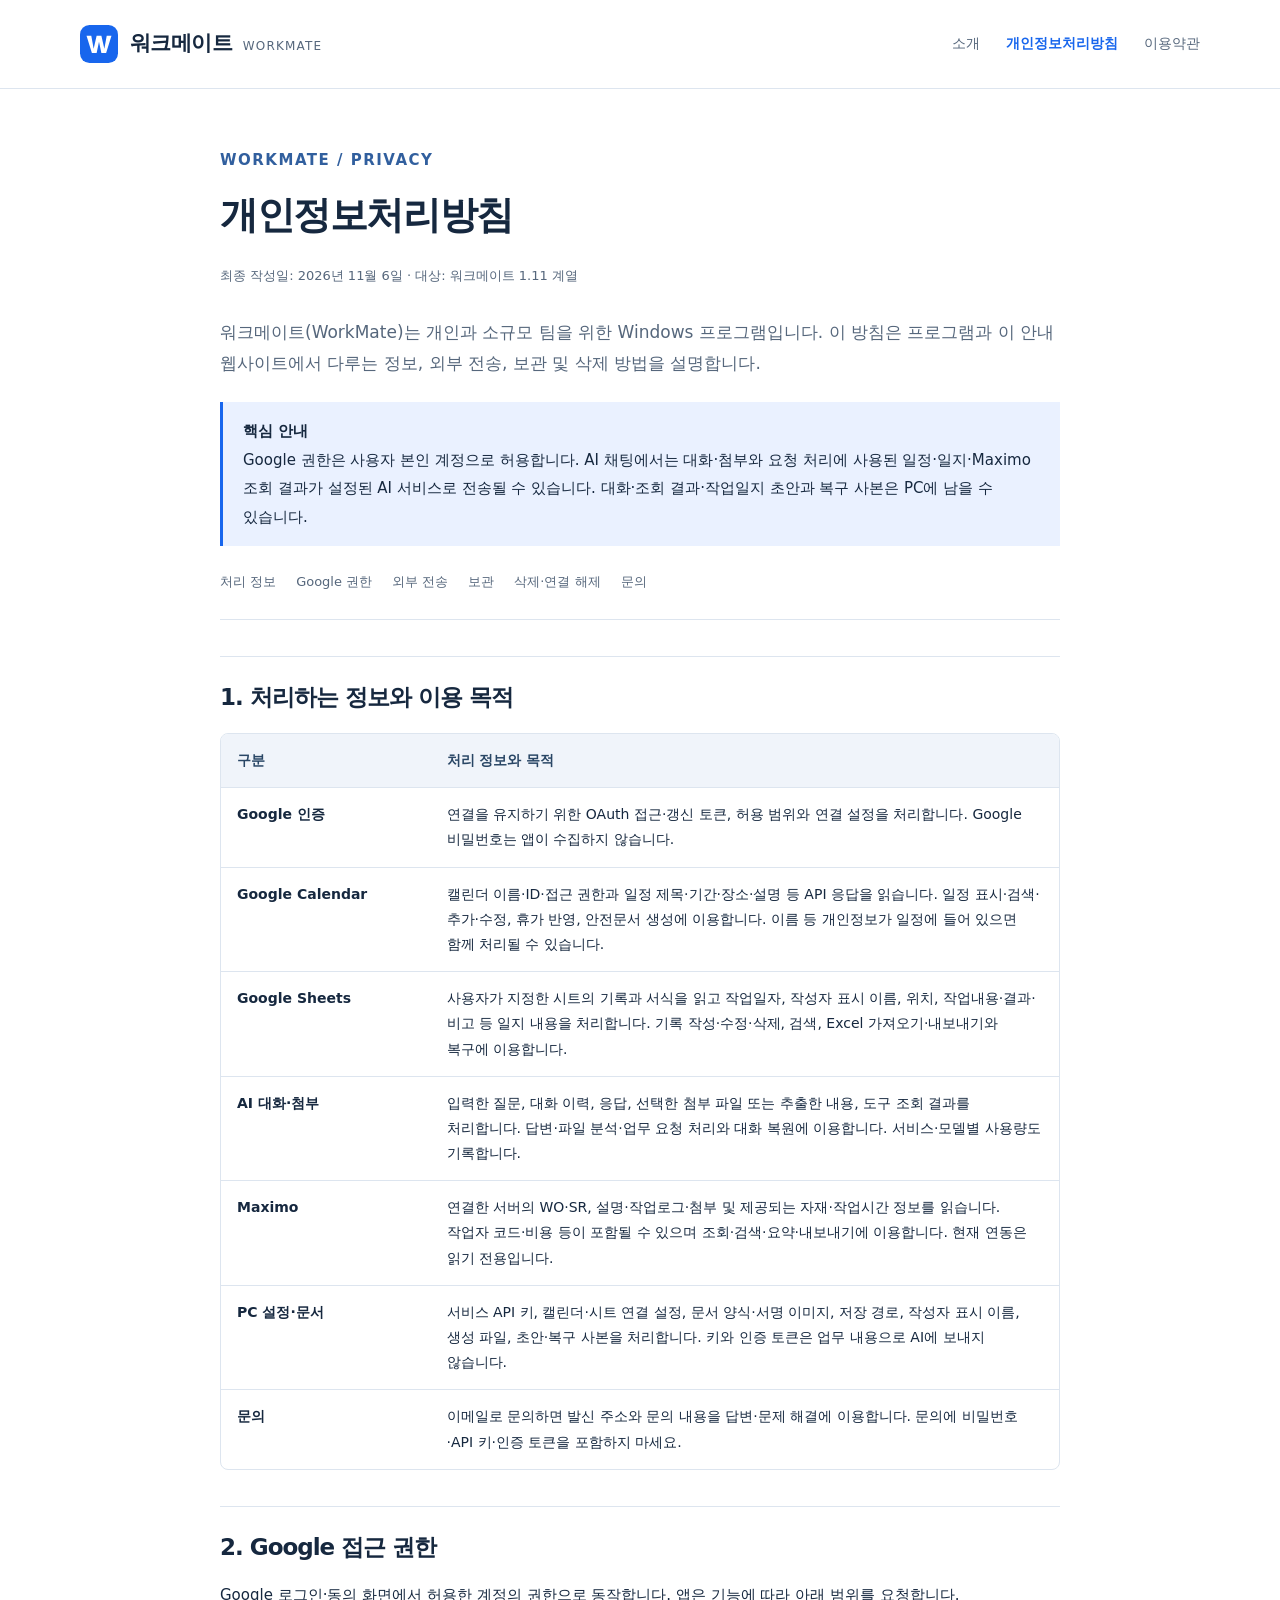
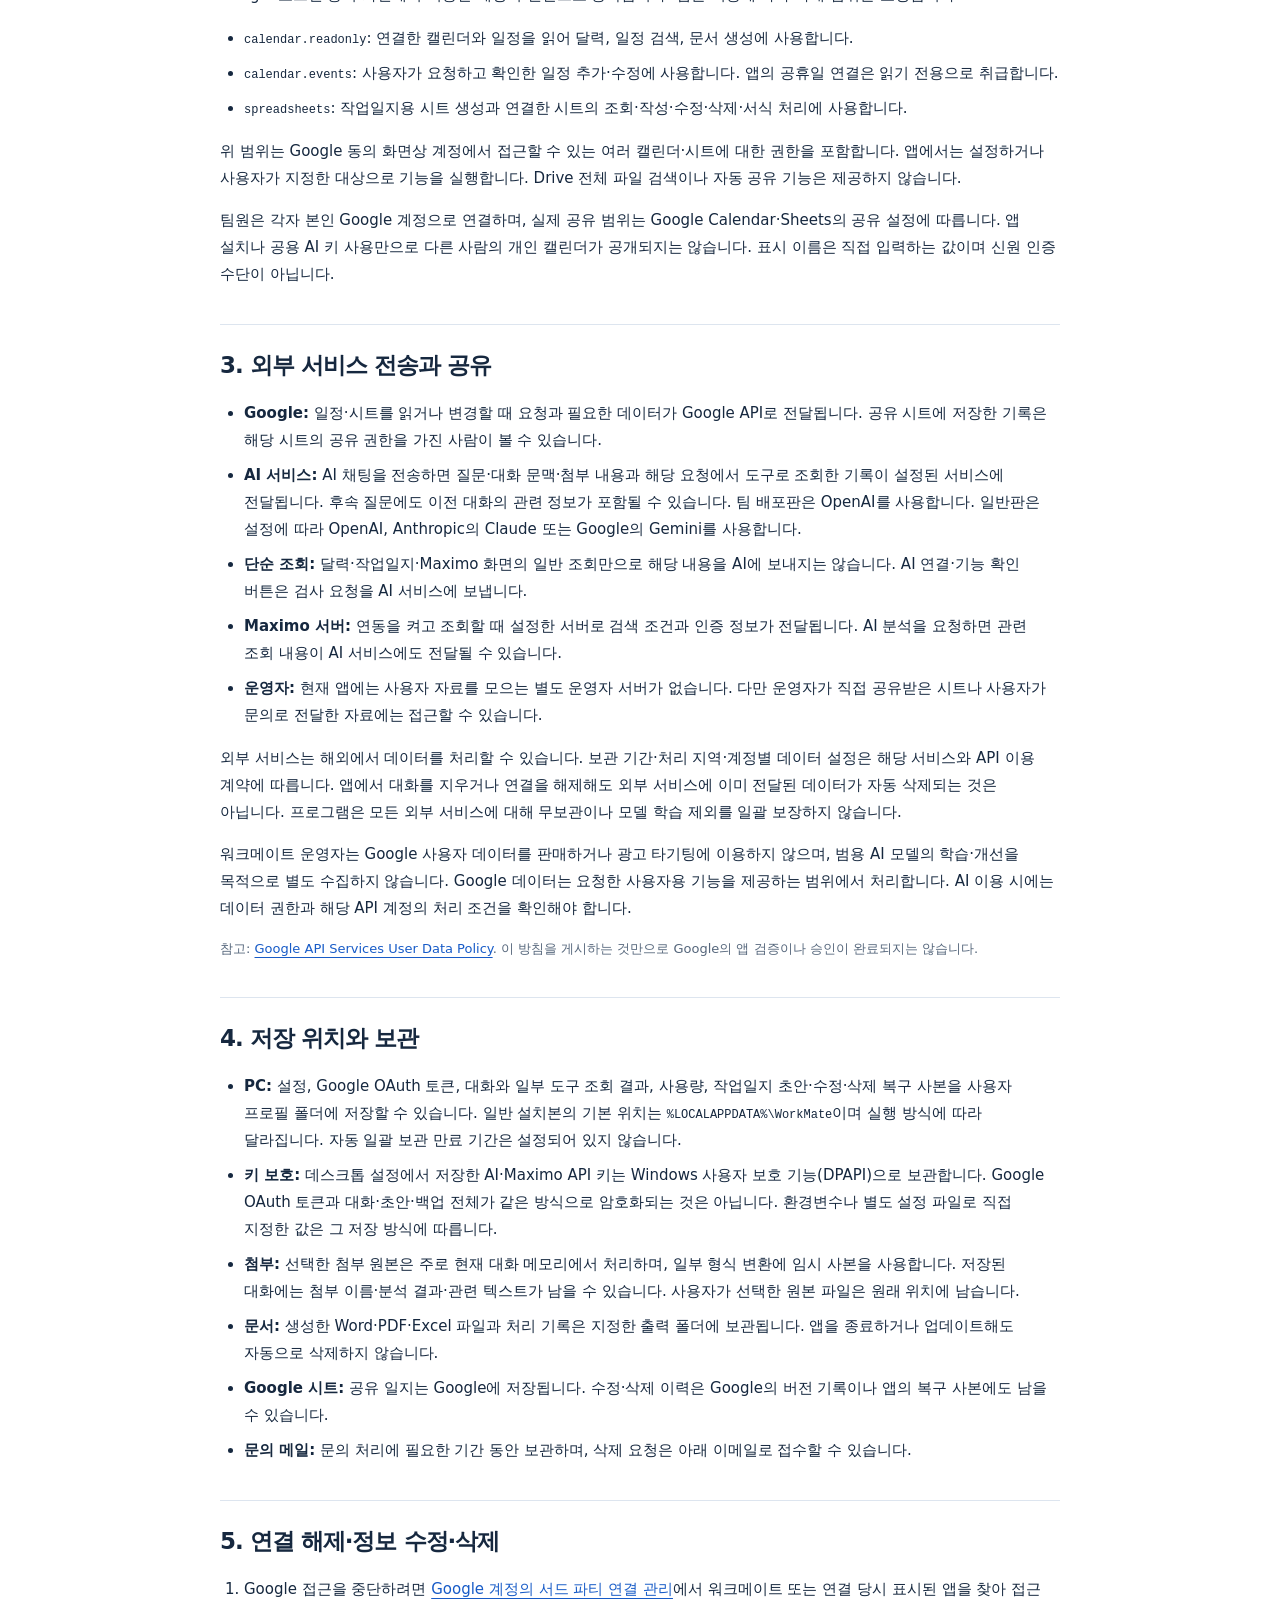
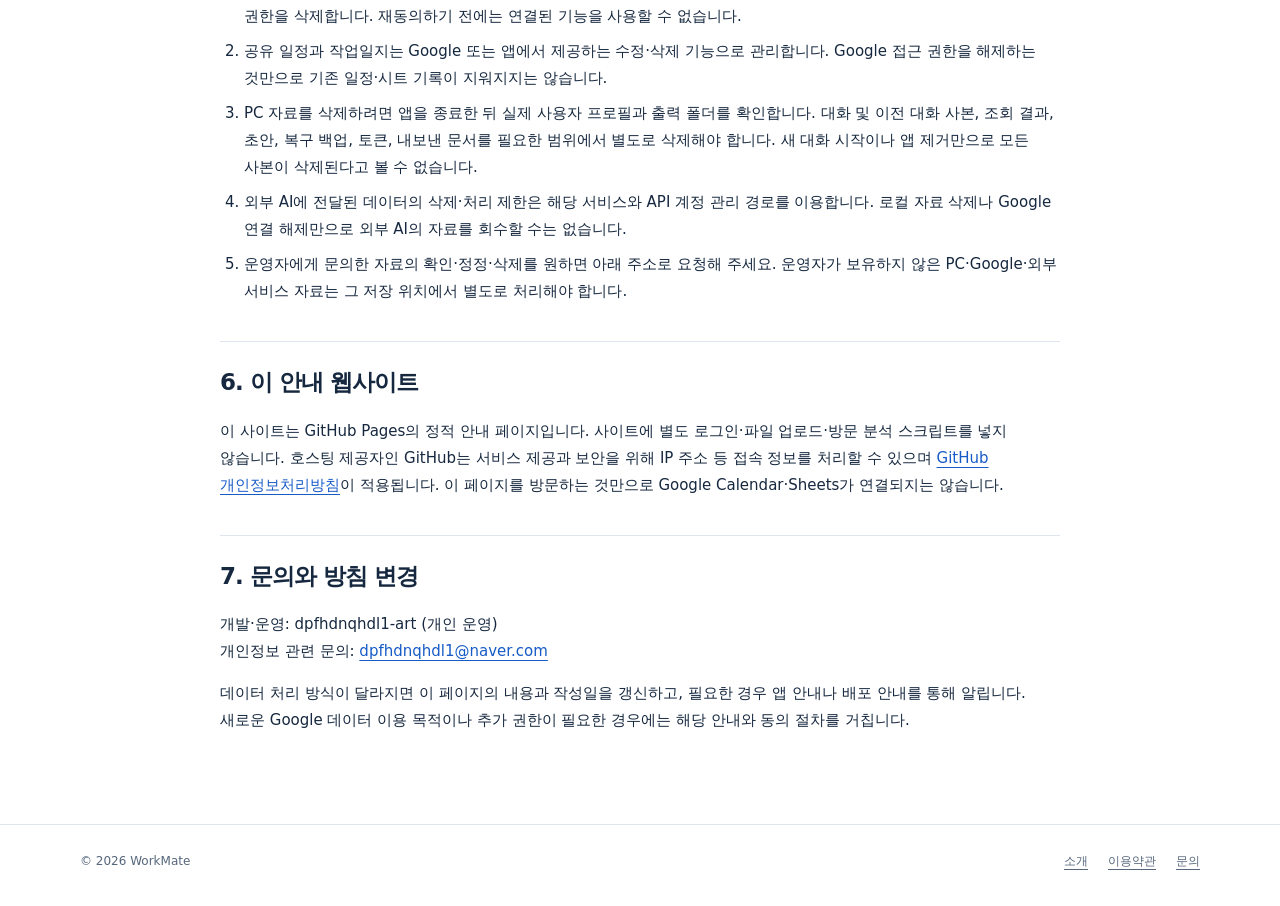
==== privacy.html @ 17191d7c "Add files via upload" ====
<!doctype html>
<html lang="ko"><head><meta charset="utf-8"><meta name="viewport" content="width=device-width,initial-scale=1"><title>개인정보처리방침 | 워크메이트</title><meta name="description" content="워크메이트의 Google 데이터 접근, AI 서비스 전송, PC 저장, 보관 및 삭제 방법을 안내합니다."><link rel="stylesheet" href="style.css"><link rel="icon" href="icon.svg" type="image/svg+xml"></head>
<body><a class="skip" href="#main">본문으로 이동</a><header class="header"><div class="wrap"><a class="brand" href="index.html"><img src="icon.svg" alt=""><span>워크메이트 <small>WORKMATE</small></span></a><nav aria-label="주 메뉴"><a href="index.html">소개</a><a href="privacy.html" aria-current="page">개인정보처리방침</a><a href="terms.html">이용약관</a></nav></div></header>
<main class="wrap document" id="main"><p class="eyebrow">WORKMATE / PRIVACY</p><h1>개인정보처리방침</h1><p class="meta">최종 작성일: 2026년 11월 6일 · 대상: 워크메이트 1.11 계열</p><p class="intro">워크메이트(WorkMate)는 개인과 소규모 팀을 위한 Windows 프로그램입니다. 이 방침은 프로그램과 이 안내 웹사이트에서 다루는 정보, 외부 전송, 보관 및 삭제 방법을 설명합니다.</p>
<div class="notice"><p><strong>핵심 안내</strong><br>Google 권한은 사용자 본인 계정으로 허용합니다. AI 채팅에서는 대화·첨부와 요청 처리에 사용된 일정·일지·Maximo 조회 결과가 설정된 AI 서비스로 전송될 수 있습니다. 대화·조회 결과·작업일지 초안과 복구 사본은 PC에 남을 수 있습니다.</p></div>
<nav class="toc" aria-label="개인정보처리방침 목차"><a href="#data">처리 정보</a><a href="#permissions">Google 권한</a><a href="#sharing">외부 전송</a><a href="#retention">보관</a><a href="#delete">삭제·연결 해제</a><a href="#contact">문의</a></nav>
<h2 id="data">1. 처리하는 정보와 이용 목적</h2>
<div class="table-scroll"><table><thead><tr><th scope="col">구분</th><th scope="col">처리 정보와 목적</th></tr></thead><tbody>
<tr><td>Google 인증</td><td>연결을 유지하기 위한 OAuth 접근·갱신 토큰, 허용 범위와 연결 설정을 처리합니다. Google 비밀번호는 앱이 수집하지 않습니다.</td></tr>
<tr><td>Google Calendar</td><td>캘린더 이름·ID·접근 권한과 일정 제목·기간·장소·설명 등 API 응답을 읽습니다. 일정 표시·검색·추가·수정, 휴가 반영, 안전문서 생성에 이용합니다. 이름 등 개인정보가 일정에 들어 있으면 함께 처리될 수 있습니다.</td></tr>
<tr><td>Google Sheets</td><td>사용자가 지정한 시트의 기록과 서식을 읽고 작업일자, 작성자 표시 이름, 위치, 작업내용·결과·비고 등 일지 내용을 처리합니다. 기록 작성·수정·삭제, 검색, Excel 가져오기·내보내기와 복구에 이용합니다.</td></tr>
<tr><td>AI 대화·첨부</td><td>입력한 질문, 대화 이력, 응답, 선택한 첨부 파일 또는 추출한 내용, 도구 조회 결과를 처리합니다. 답변·파일 분석·업무 요청 처리와 대화 복원에 이용합니다. 서비스·모델별 사용량도 기록합니다.</td></tr>
<tr><td>Maximo</td><td>연결한 서버의 WO·SR, 설명·작업로그·첨부 및 제공되는 자재·작업시간 정보를 읽습니다. 작업자 코드·비용 등이 포함될 수 있으며 조회·검색·요약·내보내기에 이용합니다. 현재 연동은 읽기 전용입니다.</td></tr>
<tr><td>PC 설정·문서</td><td>서비스 API 키, 캘린더·시트 연결 설정, 문서 양식·서명 이미지, 저장 경로, 작성자 표시 이름, 생성 파일, 초안·복구 사본을 처리합니다. 키와 인증 토큰은 업무 내용으로 AI에 보내지 않습니다.</td></tr>
<tr><td>문의</td><td>이메일로 문의하면 발신 주소와 문의 내용을 답변·문제 해결에 이용합니다. 문의에 비밀번호·API 키·인증 토큰을 포함하지 마세요.</td></tr>
</tbody></table></div>
<h2 id="permissions">2. Google 접근 권한</h2><p>Google 로그인·동의 화면에서 허용한 계정의 권한으로 동작합니다. 앱은 기능에 따라 아래 범위를 요청합니다.</p><ul>
<li><code>calendar.readonly</code>: 연결한 캘린더와 일정을 읽어 달력, 일정 검색, 문서 생성에 사용합니다.</li>
<li><code>calendar.events</code>: 사용자가 요청하고 확인한 일정 추가·수정에 사용합니다. 앱의 공휴일 연결은 읽기 전용으로 취급합니다.</li>
<li><code>spreadsheets</code>: 작업일지용 시트 생성과 연결한 시트의 조회·작성·수정·삭제·서식 처리에 사용합니다.</li>
</ul><p>위 범위는 Google 동의 화면상 계정에서 접근할 수 있는 여러 캘린더·시트에 대한 권한을 포함합니다. 앱에서는 설정하거나 사용자가 지정한 대상으로 기능을 실행합니다. Drive 전체 파일 검색이나 자동 공유 기능은 제공하지 않습니다.</p><p>팀원은 각자 본인 Google 계정으로 연결하며, 실제 공유 범위는 Google Calendar·Sheets의 공유 설정에 따릅니다. 앱 설치나 공용 AI 키 사용만으로 다른 사람의 개인 캘린더가 공개되지는 않습니다. 표시 이름은 직접 입력하는 값이며 신원 인증 수단이 아닙니다.</p>
<h2 id="sharing">3. 외부 서비스 전송과 공유</h2><ul>
<li><strong>Google:</strong> 일정·시트를 읽거나 변경할 때 요청과 필요한 데이터가 Google API로 전달됩니다. 공유 시트에 저장한 기록은 해당 시트의 공유 권한을 가진 사람이 볼 수 있습니다.</li>
<li><strong>AI 서비스:</strong> AI 채팅을 전송하면 질문·대화 문맥·첨부 내용과 해당 요청에서 도구로 조회한 기록이 설정된 서비스에 전달됩니다. 후속 질문에도 이전 대화의 관련 정보가 포함될 수 있습니다. 팀 배포판은 OpenAI를 사용합니다. 일반판은 설정에 따라 OpenAI, Anthropic의 Claude 또는 Google의 Gemini를 사용합니다.</li>
<li><strong>단순 조회:</strong> 달력·작업일지·Maximo 화면의 일반 조회만으로 해당 내용을 AI에 보내지는 않습니다. AI 연결·기능 확인 버튼은 검사 요청을 AI 서비스에 보냅니다.</li>
<li><strong>Maximo 서버:</strong> 연동을 켜고 조회할 때 설정한 서버로 검색 조건과 인증 정보가 전달됩니다. AI 분석을 요청하면 관련 조회 내용이 AI 서비스에도 전달될 수 있습니다.</li>
<li><strong>운영자:</strong> 현재 앱에는 사용자 자료를 모으는 별도 운영자 서버가 없습니다. 다만 운영자가 직접 공유받은 시트나 사용자가 문의로 전달한 자료에는 접근할 수 있습니다.</li>
</ul><p>외부 서비스는 해외에서 데이터를 처리할 수 있습니다. 보관 기간·처리 지역·계정별 데이터 설정은 해당 서비스와 API 이용 계약에 따릅니다. 앱에서 대화를 지우거나 연결을 해제해도 외부 서비스에 이미 전달된 데이터가 자동 삭제되는 것은 아닙니다. 프로그램은 모든 외부 서비스에 대해 무보관이나 모델 학습 제외를 일괄 보장하지 않습니다.</p><p>워크메이트 운영자는 Google 사용자 데이터를 판매하거나 광고 타기팅에 이용하지 않으며, 범용 AI 모델의 학습·개선을 목적으로 별도 수집하지 않습니다. Google 데이터는 요청한 사용자용 기능을 제공하는 범위에서 처리합니다. AI 이용 시에는 데이터 권한과 해당 API 계정의 처리 조건을 확인해야 합니다.</p><p class="small">참고: <a href="https://developers.google.com/terms/api-services-user-data-policy">Google API Services User Data Policy</a>. 이 방침을 게시하는 것만으로 Google의 앱 검증이나 승인이 완료되지는 않습니다.</p>
<h2 id="retention">4. 저장 위치와 보관</h2><ul>
<li><strong>PC:</strong> 설정, Google OAuth 토큰, 대화와 일부 도구 조회 결과, 사용량, 작업일지 초안·수정·삭제 복구 사본을 사용자 프로필 폴더에 저장할 수 있습니다. 일반 설치본의 기본 위치는 <code>%LOCALAPPDATA%\WorkMate</code>이며 실행 방식에 따라 달라집니다. 자동 일괄 보관 만료 기간은 설정되어 있지 않습니다.</li>
<li><strong>키 보호:</strong> 데스크톱 설정에서 저장한 AI·Maximo API 키는 Windows 사용자 보호 기능(DPAPI)으로 보관합니다. Google OAuth 토큰과 대화·초안·백업 전체가 같은 방식으로 암호화되는 것은 아닙니다. 환경변수나 별도 설정 파일로 직접 지정한 값은 그 저장 방식에 따릅니다.</li>
<li><strong>첨부:</strong> 선택한 첨부 원본은 주로 현재 대화 메모리에서 처리하며, 일부 형식 변환에 임시 사본을 사용합니다. 저장된 대화에는 첨부 이름·분석 결과·관련 텍스트가 남을 수 있습니다. 사용자가 선택한 원본 파일은 원래 위치에 남습니다.</li>
<li><strong>문서:</strong> 생성한 Word·PDF·Excel 파일과 처리 기록은 지정한 출력 폴더에 보관됩니다. 앱을 종료하거나 업데이트해도 자동으로 삭제하지 않습니다.</li>
<li><strong>Google 시트:</strong> 공유 일지는 Google에 저장됩니다. 수정·삭제 이력은 Google의 버전 기록이나 앱의 복구 사본에도 남을 수 있습니다.</li>
<li><strong>문의 메일:</strong> 문의 처리에 필요한 기간 동안 보관하며, 삭제 요청은 아래 이메일로 접수할 수 있습니다.</li>
</ul>
<h2 id="delete">5. 연결 해제·정보 수정·삭제</h2><ol>
<li>Google 접근을 중단하려면 <a href="https://myaccount.google.com/connections">Google 계정의 서드 파티 연결 관리</a>에서 워크메이트 또는 연결 당시 표시된 앱을 찾아 접근 권한을 삭제합니다. 재동의하기 전에는 연결된 기능을 사용할 수 없습니다.</li>
<li>공유 일정과 작업일지는 Google 또는 앱에서 제공하는 수정·삭제 기능으로 관리합니다. Google 접근 권한을 해제하는 것만으로 기존 일정·시트 기록이 지워지지는 않습니다.</li>
<li>PC 자료를 삭제하려면 앱을 종료한 뒤 실제 사용자 프로필과 출력 폴더를 확인합니다. 대화 및 이전 대화 사본, 조회 결과, 초안, 복구 백업, 토큰, 내보낸 문서를 필요한 범위에서 별도로 삭제해야 합니다. 새 대화 시작이나 앱 제거만으로 모든 사본이 삭제된다고 볼 수 없습니다.</li>
<li>외부 AI에 전달된 데이터의 삭제·처리 제한은 해당 서비스와 API 계정 관리 경로를 이용합니다. 로컬 자료 삭제나 Google 연결 해제만으로 외부 AI의 자료를 회수할 수는 없습니다.</li>
<li>운영자에게 문의한 자료의 확인·정정·삭제를 원하면 아래 주소로 요청해 주세요. 운영자가 보유하지 않은 PC·Google·외부 서비스 자료는 그 저장 위치에서 별도로 처리해야 합니다.</li>
</ol>
<h2>6. 이 안내 웹사이트</h2><p>이 사이트는 GitHub Pages의 정적 안내 페이지입니다. 사이트에 별도 로그인·파일 업로드·방문 분석 스크립트를 넣지 않습니다. 호스팅 제공자인 GitHub는 서비스 제공과 보안을 위해 IP 주소 등 접속 정보를 처리할 수 있으며 <a href="https://docs.github.com/en/site-policy/privacy-policies/github-general-privacy-statement">GitHub 개인정보처리방침</a>이 적용됩니다. 이 페이지를 방문하는 것만으로 Google Calendar·Sheets가 연결되지는 않습니다.</p>
<h2 id="contact">7. 문의와 방침 변경</h2><p>개발·운영: dpfhdnqhdl1-art (개인 운영)<br>개인정보 관련 문의: <a href="mailto:dpfhdnqhdl1@naver.com">dpfhdnqhdl1@naver.com</a></p><p>데이터 처리 방식이 달라지면 이 페이지의 내용과 작성일을 갱신하고, 필요한 경우 앱 안내나 배포 안내를 통해 알립니다. 새로운 Google 데이터 이용 목적이나 추가 권한이 필요한 경우에는 해당 안내와 동의 절차를 거칩니다.</p>
</main><footer class="footer"><div class="wrap"><span>© 2026 WorkMate</span><div class="footer-links"><a href="index.html">소개</a><a href="terms.html">이용약관</a><a href="mailto:dpfhdnqhdl1@naver.com">문의</a></div></div></footer></body></html>
---- style.css ----
:root{color-scheme:light;--ink:#16283f;--muted:#56677c;--blue:#1866ed;--line:#dde5ef;--paper:#f6f8fc;--soft:#eaf1ff}
*{box-sizing:border-box}html{scroll-behavior:smooth}body{margin:0;background:#fff;color:var(--ink);font-family:"Segoe UI","Malgun Gothic",system-ui,sans-serif;font-size:16px;line-height:1.8;word-break:keep-all;overflow-wrap:anywhere}a{color:#175bc7;text-underline-offset:4px}a:hover{text-decoration-thickness:2px}a:focus-visible,summary:focus-visible{outline:3px solid #edab24;outline-offset:5px;border-radius:3px}.wrap{width:min(1120px,calc(100% - 64px));margin:auto}.skip{position:absolute;left:16px;top:-90px;background:#fff;padding:12px;z-index:10}.skip:focus{top:12px}.header{border-bottom:1px solid var(--line);background:#fff}.header .wrap{min-height:88px;display:flex;align-items:center;justify-content:space-between;gap:24px}.brand{display:inline-flex;align-items:center;gap:12px;text-decoration:none;color:var(--ink);font-size:21px;font-weight:750;letter-spacing:-.6px}.brand img{width:38px;height:38px}.brand small{font-size:12px;color:var(--muted);font-weight:500;letter-spacing:1.2px;margin-left:4px}nav{display:flex;align-items:center;gap:26px;font-size:14px}nav a{color:var(--muted);text-decoration:none}nav a[aria-current=page]{color:var(--blue);font-weight:700}.hero{display:grid;grid-template-columns:1.1fr 1fr;align-items:center;gap:64px;padding:88px 0 76px}.eyebrow{color:#315f9e;font-size:12px;font-weight:750;letter-spacing:1.5px;margin:0 0 18px}h1,h2,h3,p{margin-top:0}h1{font-size:clamp(35px,4.3vw,53px);line-height:1.26;letter-spacing:-2.1px;margin-bottom:24px;font-weight:760}h2{font-size:28px;line-height:1.4;letter-spacing:-1px}h3{font-size:19px;line-height:1.5;letter-spacing:-.4px}.lead{font-size:18px;color:var(--muted);line-height:1.9}.button{display:inline-flex;align-items:center;justify-content:center;min-height:46px;padding:10px 19px;border-radius:9px;background:var(--blue);color:white;text-decoration:none;font-size:14px;font-weight:650}.button:hover{background:#0d54d0}.actions{display:flex;flex-wrap:wrap;align-items:center;gap:20px;margin-top:27px}.actions>a:not(.button){font-size:14px}.window{background:white;border:1px solid var(--line);border-radius:15px;box-shadow:0 20px 65px #21477913;overflow:hidden;transform:rotate(-1deg)}.window-bar{border-bottom:1px solid var(--line);padding:13px 18px;background:#f8faff;display:flex;justify-content:space-between;gap:15px;align-items:center;font-size:13px;font-weight:700}.dots{display:flex;gap:5px}.dots i{width:7px;height:7px;border-radius:50%;background:#c1cde0}.window-body{padding:24px}.demo-badge{display:inline-block;font-size:11px;font-weight:700;color:#58708b;background:#eef3f9;border-radius:4px;padding:2px 7px;margin-bottom:16px}.demo-heading{font-size:21px;letter-spacing:-.7px;font-weight:700;margin-bottom:18px}.mini-row{display:grid;grid-template-columns:33px 1fr auto;gap:12px;align-items:center;padding:16px 0;border-top:1px solid #edf0f5;font-size:14px}.mini-number{color:var(--blue);font-size:12px;font-weight:750}.mini-row strong{display:block;font-size:14px}.mini-row span.desc{display:block;color:var(--muted);font-size:12px}.mini-tag{font-size:11px;background:var(--soft);border-radius:5px;color:#345a9b;padding:3px 8px}.mini-note{font-size:12px;color:var(--muted);margin:14px 0 0}.section{padding:62px 0;border-top:1px solid var(--line)}.section-head{display:grid;grid-template-columns:1fr 1fr;gap:40px;margin-bottom:32px}.section-head p{color:var(--muted);margin:0}.feature-list{display:grid;grid-template-columns:1fr 1fr;column-gap:55px}.feature{border-top:1px solid var(--line);padding:25px 0;display:grid;grid-template-columns:32px 1fr;gap:15px}.feature .n{font-size:12px;color:var(--blue);padding-top:2px;font-weight:700}.feature h3{margin-bottom:8px}.feature p{font-size:14px;color:var(--muted);margin:0}.soft{background:var(--paper)}.flow{display:grid;grid-template-columns:repeat(3,1fr);gap:30px}.flow .step{font-size:12px;color:var(--blue);font-weight:700}.flow h3{margin:9px 0}.flow p{font-size:14px;color:var(--muted);margin:0}.notice{border-left:3px solid var(--blue);padding:15px 20px;background:var(--soft);font-size:14px;line-height:1.9}.notice p:last-child{margin-bottom:0}.contact{display:flex;gap:24px;align-items:center;justify-content:space-between}.contact h2{margin-bottom:8px}.contact p{color:var(--muted);margin-bottom:0}.footer{border-top:1px solid var(--line);padding:26px 0 34px;font-size:12px;color:var(--muted)}.footer .wrap{display:flex;gap:20px;justify-content:space-between;flex-wrap:wrap}.footer-links{display:flex;flex-wrap:wrap;gap:20px}.footer a{color:var(--muted)}.document{max-width:840px;padding:58px 0 75px}.document h1{font-size:38px;letter-spacing:-1.4px}.document .meta{font-size:13px;color:var(--muted);margin-bottom:30px}.document h2{font-size:23px;margin-top:36px;padding-top:24px;border-top:1px solid var(--line)}.document p,.document li{font-size:15px}.document ul,.document ol{padding-left:24px}.document li{margin-bottom:8px}.document .intro{font-size:17px;color:var(--muted)}.table-scroll{max-width:100%;overflow-x:auto;border:1px solid var(--line);border-radius:8px;margin:20px 0}table{border-collapse:collapse;width:100%;font-size:14px}th,td{padding:14px 16px;vertical-align:top;text-align:left;border-bottom:1px solid var(--line)}tr:last-child td{border-bottom:0}th{background:#f0f4fa;color:#294665;font-weight:700}td:first-child{width:25%;font-weight:650}code{font-family:Consolas,monospace;font-size:12px;overflow-wrap:anywhere}.document .notice{margin:24px 0}.toc{display:flex;gap:9px 20px;flex-wrap:wrap;font-size:13px;border-bottom:1px solid var(--line);padding:0 0 25px;margin:0 0 26px}.toc a{text-decoration:none}.small{font-size:13px!important;color:var(--muted)}
@media(max-width:850px){.hero{gap:35px;padding:58px 0}.brand small{display:none}.section-head{grid-template-columns:1fr;gap:12px}.flow{gap:20px}.window-body{padding:18px}.mini-tag{display:none}.mini-row{grid-template-columns:28px 1fr}}
@media(max-width:650px){.wrap{width:calc(100% - 36px)}.header .wrap{min-height:100px;flex-direction:column;justify-content:center;gap:8px;padding:14px 0}nav{gap:20px;font-size:12px}.brand{font-size:19px}.brand img{width:31px;height:31px}.hero{grid-template-columns:1fr;gap:34px;padding:43px 0}.hero h1{font-size:37px;letter-spacing:-1.5px}.lead{font-size:16px}.window{transform:none}.section{padding:40px 0}.feature-list,.flow{grid-template-columns:1fr}.flow{gap:25px}.contact{align-items:flex-start;flex-direction:column}.contact .button{max-width:100%;font-size:13px}.document{padding-top:36px}.document h1{font-size:31px}.document h2{font-size:21px}th,td{padding:11px 10px;font-size:13px}.notice{padding:13px 16px}.footer .wrap{gap:12px}}
@media(prefers-reduced-motion:reduce){html{scroll-behavior:auto}}
@media print{.header,.footer,.toc,.skip{display:none}.wrap{width:100%}.document{padding:0;max-width:none}body{font-size:11pt}h2{break-after:avoid}a{color:inherit}.notice{background:none;border:1px solid #aaa}.table-scroll{overflow:visible}}
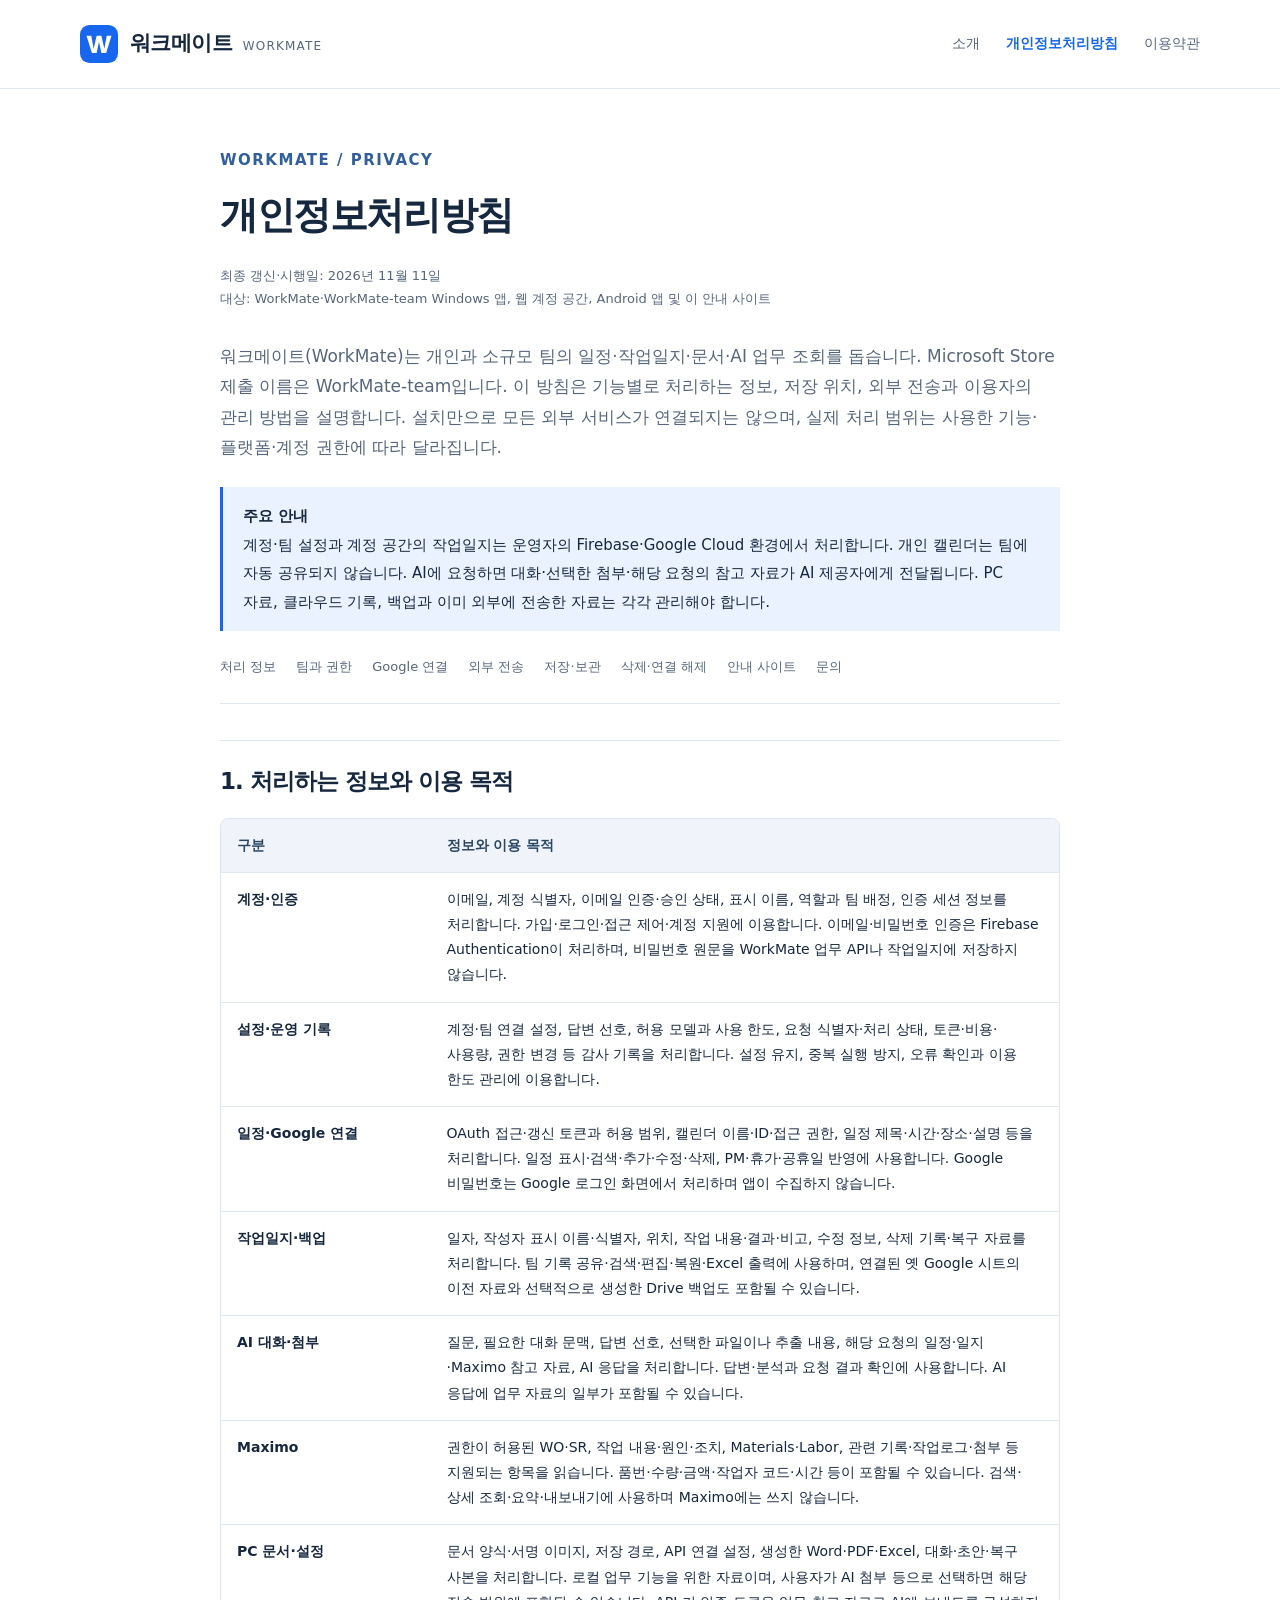
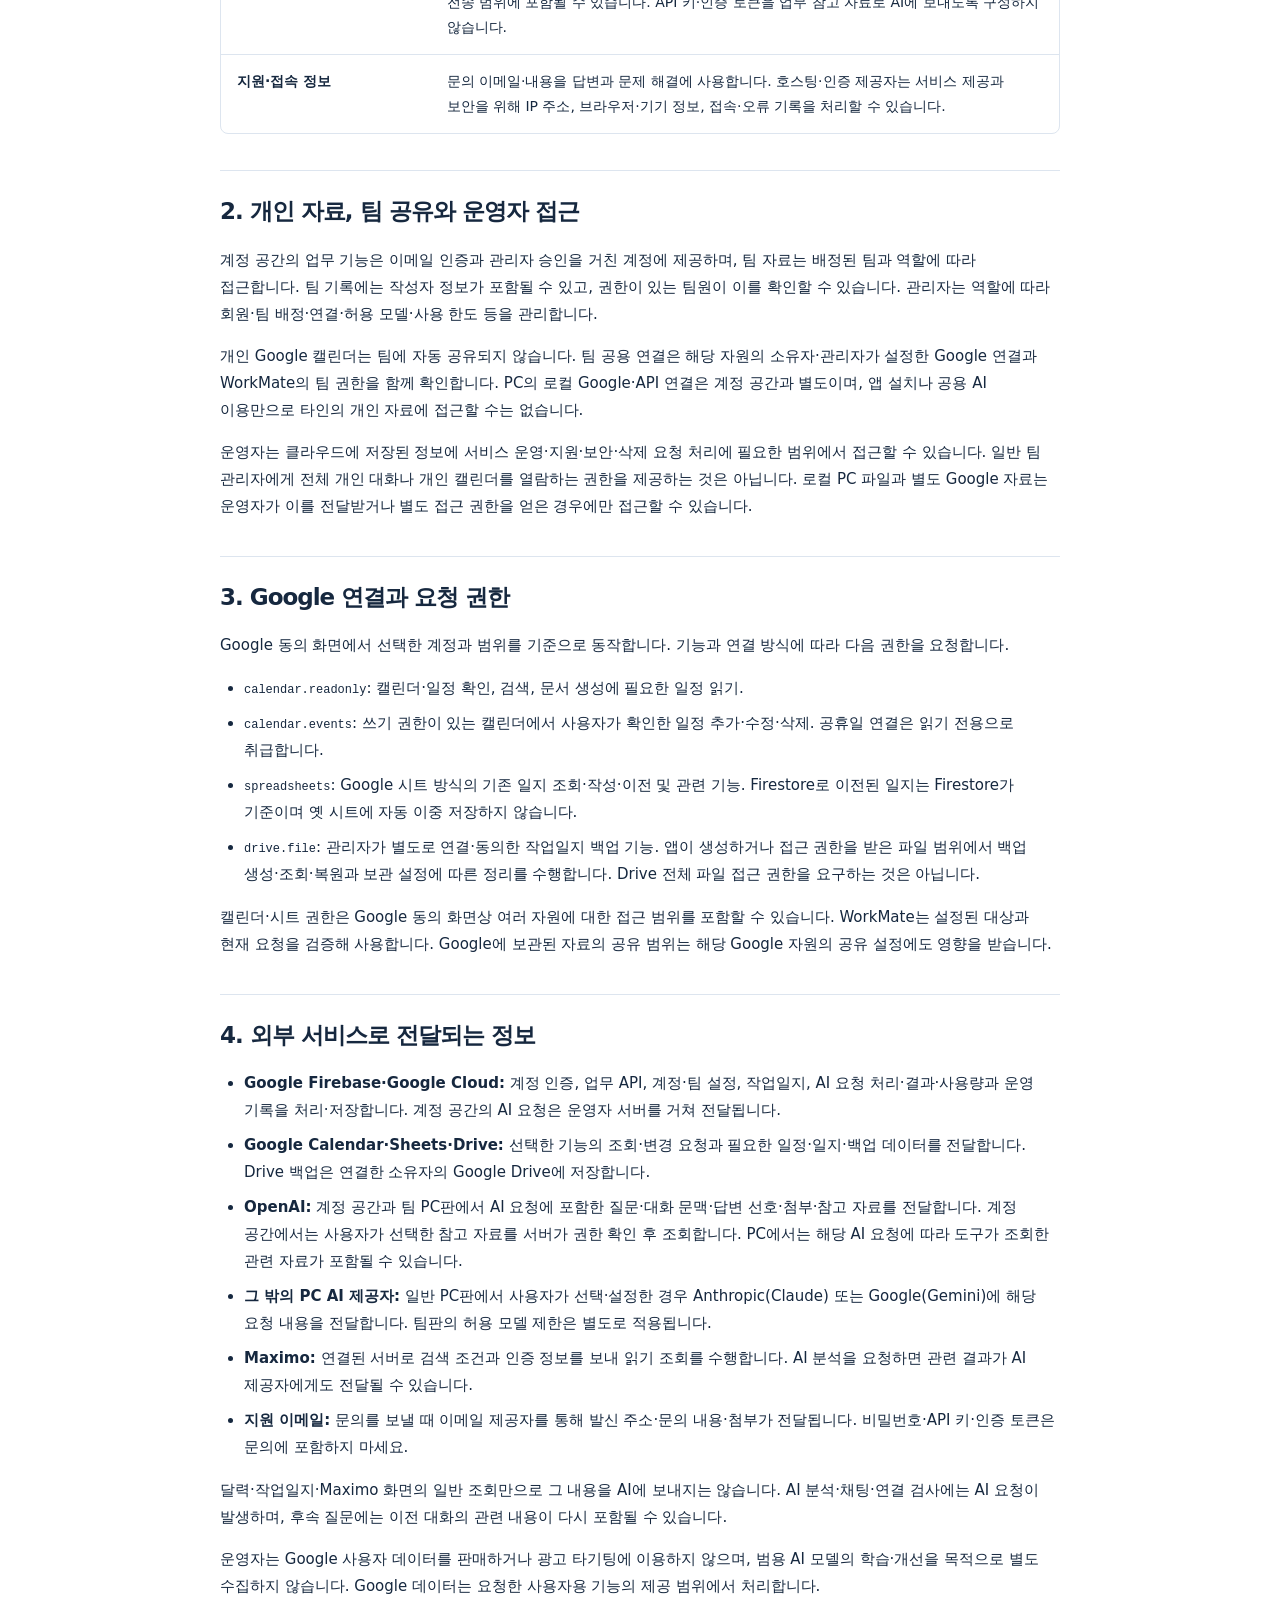
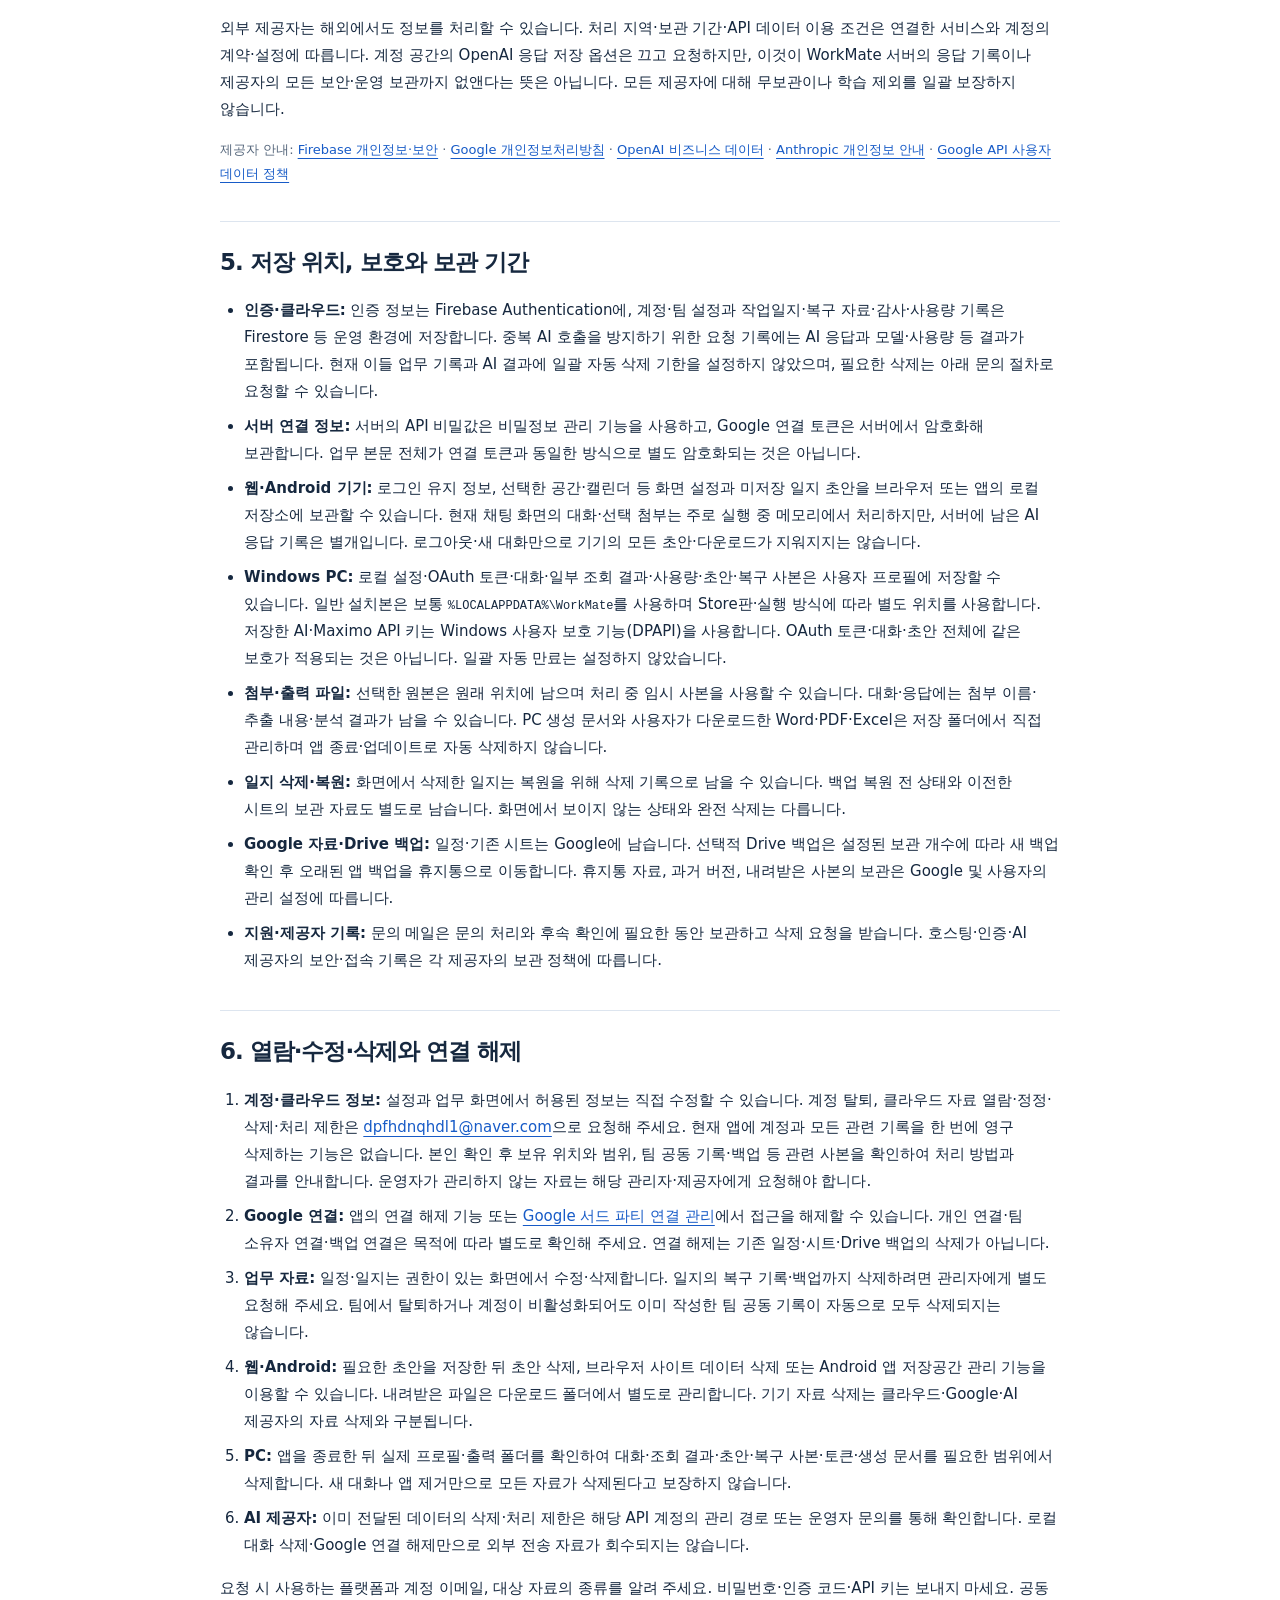
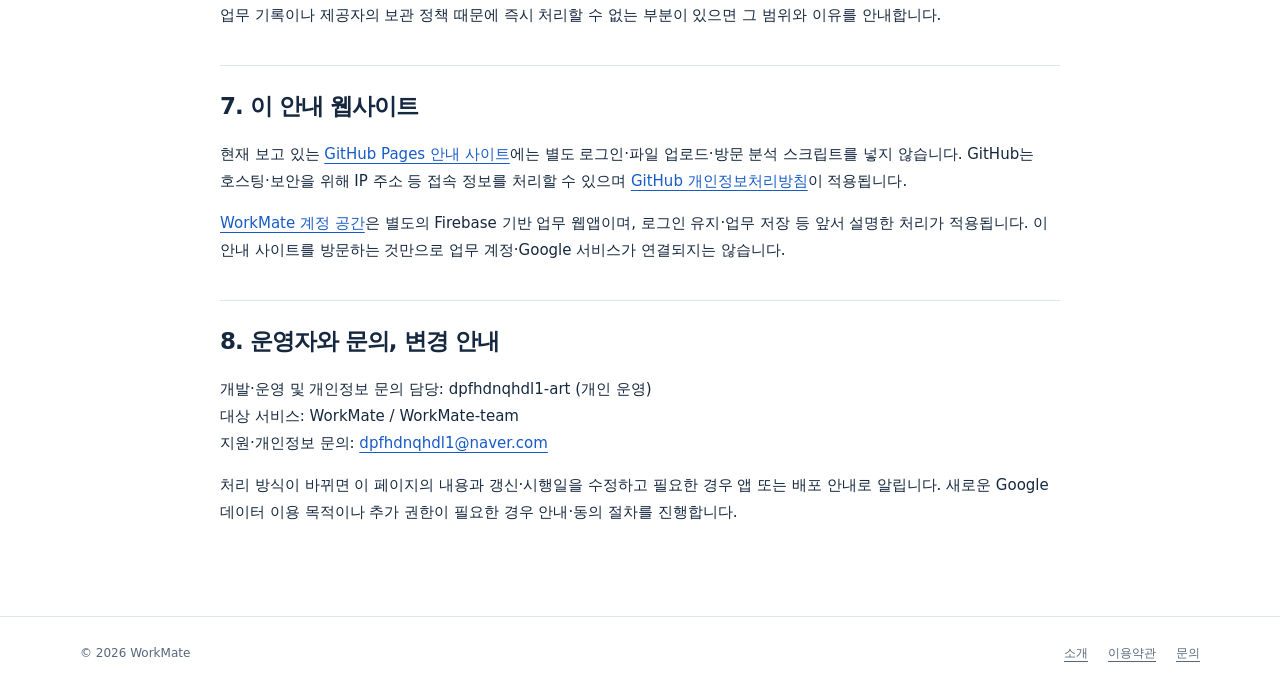
==== commit bf33db03: "Update WorkMate privacy notice for account, web and Android features" ====
--- a/privacy.html
+++ b/privacy.html
@@ -1,46 +1,93 @@
 <!doctype html>
-<html lang="ko"><head><meta charset="utf-8"><meta name="viewport" content="width=device-width,initial-scale=1"><title>개인정보처리방침 | 워크메이트</title><meta name="description" content="워크메이트의 Google 데이터 접근, AI 서비스 전송, PC 저장, 보관 및 삭제 방법을 안내합니다."><link rel="stylesheet" href="style.css"><link rel="icon" href="icon.svg" type="image/svg+xml"></head>
-<body><a class="skip" href="#main">본문으로 이동</a><header class="header"><div class="wrap"><a class="brand" href="index.html"><img src="icon.svg" alt=""><span>워크메이트 <small>WORKMATE</small></span></a><nav aria-label="주 메뉴"><a href="index.html">소개</a><a href="privacy.html" aria-current="page">개인정보처리방침</a><a href="terms.html">이용약관</a></nav></div></header>
-<main class="wrap document" id="main"><p class="eyebrow">WORKMATE / PRIVACY</p><h1>개인정보처리방침</h1><p class="meta">최종 작성일: 2026년 11월 6일 · 대상: 워크메이트 1.11 계열</p><p class="intro">워크메이트(WorkMate)는 개인과 소규모 팀을 위한 Windows 프로그램입니다. 이 방침은 프로그램과 이 안내 웹사이트에서 다루는 정보, 외부 전송, 보관 및 삭제 방법을 설명합니다.</p>
-<div class="notice"><p><strong>핵심 안내</strong><br>Google 권한은 사용자 본인 계정으로 허용합니다. AI 채팅에서는 대화·첨부와 요청 처리에 사용된 일정·일지·Maximo 조회 결과가 설정된 AI 서비스로 전송될 수 있습니다. 대화·조회 결과·작업일지 초안과 복구 사본은 PC에 남을 수 있습니다.</p></div>
-<nav class="toc" aria-label="개인정보처리방침 목차"><a href="#data">처리 정보</a><a href="#permissions">Google 권한</a><a href="#sharing">외부 전송</a><a href="#retention">보관</a><a href="#delete">삭제·연결 해제</a><a href="#contact">문의</a></nav>
-<h2 id="data">1. 처리하는 정보와 이용 목적</h2>
-<div class="table-scroll"><table><thead><tr><th scope="col">구분</th><th scope="col">처리 정보와 목적</th></tr></thead><tbody>
-<tr><td>Google 인증</td><td>연결을 유지하기 위한 OAuth 접근·갱신 토큰, 허용 범위와 연결 설정을 처리합니다. Google 비밀번호는 앱이 수집하지 않습니다.</td></tr>
-<tr><td>Google Calendar</td><td>캘린더 이름·ID·접근 권한과 일정 제목·기간·장소·설명 등 API 응답을 읽습니다. 일정 표시·검색·추가·수정, 휴가 반영, 안전문서 생성에 이용합니다. 이름 등 개인정보가 일정에 들어 있으면 함께 처리될 수 있습니다.</td></tr>
-<tr><td>Google Sheets</td><td>사용자가 지정한 시트의 기록과 서식을 읽고 작업일자, 작성자 표시 이름, 위치, 작업내용·결과·비고 등 일지 내용을 처리합니다. 기록 작성·수정·삭제, 검색, Excel 가져오기·내보내기와 복구에 이용합니다.</td></tr>
-<tr><td>AI 대화·첨부</td><td>입력한 질문, 대화 이력, 응답, 선택한 첨부 파일 또는 추출한 내용, 도구 조회 결과를 처리합니다. 답변·파일 분석·업무 요청 처리와 대화 복원에 이용합니다. 서비스·모델별 사용량도 기록합니다.</td></tr>
-<tr><td>Maximo</td><td>연결한 서버의 WO·SR, 설명·작업로그·첨부 및 제공되는 자재·작업시간 정보를 읽습니다. 작업자 코드·비용 등이 포함될 수 있으며 조회·검색·요약·내보내기에 이용합니다. 현재 연동은 읽기 전용입니다.</td></tr>
-<tr><td>PC 설정·문서</td><td>서비스 API 키, 캘린더·시트 연결 설정, 문서 양식·서명 이미지, 저장 경로, 작성자 표시 이름, 생성 파일, 초안·복구 사본을 처리합니다. 키와 인증 토큰은 업무 내용으로 AI에 보내지 않습니다.</td></tr>
-<tr><td>문의</td><td>이메일로 문의하면 발신 주소와 문의 내용을 답변·문제 해결에 이용합니다. 문의에 비밀번호·API 키·인증 토큰을 포함하지 마세요.</td></tr>
-</tbody></table></div>
-<h2 id="permissions">2. Google 접근 권한</h2><p>Google 로그인·동의 화면에서 허용한 계정의 권한으로 동작합니다. 앱은 기능에 따라 아래 범위를 요청합니다.</p><ul>
-<li><code>calendar.readonly</code>: 연결한 캘린더와 일정을 읽어 달력, 일정 검색, 문서 생성에 사용합니다.</li>
-<li><code>calendar.events</code>: 사용자가 요청하고 확인한 일정 추가·수정에 사용합니다. 앱의 공휴일 연결은 읽기 전용으로 취급합니다.</li>
-<li><code>spreadsheets</code>: 작업일지용 시트 생성과 연결한 시트의 조회·작성·수정·삭제·서식 처리에 사용합니다.</li>
-</ul><p>위 범위는 Google 동의 화면상 계정에서 접근할 수 있는 여러 캘린더·시트에 대한 권한을 포함합니다. 앱에서는 설정하거나 사용자가 지정한 대상으로 기능을 실행합니다. Drive 전체 파일 검색이나 자동 공유 기능은 제공하지 않습니다.</p><p>팀원은 각자 본인 Google 계정으로 연결하며, 실제 공유 범위는 Google Calendar·Sheets의 공유 설정에 따릅니다. 앱 설치나 공용 AI 키 사용만으로 다른 사람의 개인 캘린더가 공개되지는 않습니다. 표시 이름은 직접 입력하는 값이며 신원 인증 수단이 아닙니다.</p>
-<h2 id="sharing">3. 외부 서비스 전송과 공유</h2><ul>
-<li><strong>Google:</strong> 일정·시트를 읽거나 변경할 때 요청과 필요한 데이터가 Google API로 전달됩니다. 공유 시트에 저장한 기록은 해당 시트의 공유 권한을 가진 사람이 볼 수 있습니다.</li>
-<li><strong>AI 서비스:</strong> AI 채팅을 전송하면 질문·대화 문맥·첨부 내용과 해당 요청에서 도구로 조회한 기록이 설정된 서비스에 전달됩니다. 후속 질문에도 이전 대화의 관련 정보가 포함될 수 있습니다. 팀 배포판은 OpenAI를 사용합니다. 일반판은 설정에 따라 OpenAI, Anthropic의 Claude 또는 Google의 Gemini를 사용합니다.</li>
-<li><strong>단순 조회:</strong> 달력·작업일지·Maximo 화면의 일반 조회만으로 해당 내용을 AI에 보내지는 않습니다. AI 연결·기능 확인 버튼은 검사 요청을 AI 서비스에 보냅니다.</li>
-<li><strong>Maximo 서버:</strong> 연동을 켜고 조회할 때 설정한 서버로 검색 조건과 인증 정보가 전달됩니다. AI 분석을 요청하면 관련 조회 내용이 AI 서비스에도 전달될 수 있습니다.</li>
-<li><strong>운영자:</strong> 현재 앱에는 사용자 자료를 모으는 별도 운영자 서버가 없습니다. 다만 운영자가 직접 공유받은 시트나 사용자가 문의로 전달한 자료에는 접근할 수 있습니다.</li>
-</ul><p>외부 서비스는 해외에서 데이터를 처리할 수 있습니다. 보관 기간·처리 지역·계정별 데이터 설정은 해당 서비스와 API 이용 계약에 따릅니다. 앱에서 대화를 지우거나 연결을 해제해도 외부 서비스에 이미 전달된 데이터가 자동 삭제되는 것은 아닙니다. 프로그램은 모든 외부 서비스에 대해 무보관이나 모델 학습 제외를 일괄 보장하지 않습니다.</p><p>워크메이트 운영자는 Google 사용자 데이터를 판매하거나 광고 타기팅에 이용하지 않으며, 범용 AI 모델의 학습·개선을 목적으로 별도 수집하지 않습니다. Google 데이터는 요청한 사용자용 기능을 제공하는 범위에서 처리합니다. AI 이용 시에는 데이터 권한과 해당 API 계정의 처리 조건을 확인해야 합니다.</p><p class="small">참고: <a href="https://developers.google.com/terms/api-services-user-data-policy">Google API Services User Data Policy</a>. 이 방침을 게시하는 것만으로 Google의 앱 검증이나 승인이 완료되지는 않습니다.</p>
-<h2 id="retention">4. 저장 위치와 보관</h2><ul>
-<li><strong>PC:</strong> 설정, Google OAuth 토큰, 대화와 일부 도구 조회 결과, 사용량, 작업일지 초안·수정·삭제 복구 사본을 사용자 프로필 폴더에 저장할 수 있습니다. 일반 설치본의 기본 위치는 <code>%LOCALAPPDATA%\WorkMate</code>이며 실행 방식에 따라 달라집니다. 자동 일괄 보관 만료 기간은 설정되어 있지 않습니다.</li>
-<li><strong>키 보호:</strong> 데스크톱 설정에서 저장한 AI·Maximo API 키는 Windows 사용자 보호 기능(DPAPI)으로 보관합니다. Google OAuth 토큰과 대화·초안·백업 전체가 같은 방식으로 암호화되는 것은 아닙니다. 환경변수나 별도 설정 파일로 직접 지정한 값은 그 저장 방식에 따릅니다.</li>
-<li><strong>첨부:</strong> 선택한 첨부 원본은 주로 현재 대화 메모리에서 처리하며, 일부 형식 변환에 임시 사본을 사용합니다. 저장된 대화에는 첨부 이름·분석 결과·관련 텍스트가 남을 수 있습니다. 사용자가 선택한 원본 파일은 원래 위치에 남습니다.</li>
-<li><strong>문서:</strong> 생성한 Word·PDF·Excel 파일과 처리 기록은 지정한 출력 폴더에 보관됩니다. 앱을 종료하거나 업데이트해도 자동으로 삭제하지 않습니다.</li>
-<li><strong>Google 시트:</strong> 공유 일지는 Google에 저장됩니다. 수정·삭제 이력은 Google의 버전 기록이나 앱의 복구 사본에도 남을 수 있습니다.</li>
-<li><strong>문의 메일:</strong> 문의 처리에 필요한 기간 동안 보관하며, 삭제 요청은 아래 이메일로 접수할 수 있습니다.</li>
-</ul>
-<h2 id="delete">5. 연결 해제·정보 수정·삭제</h2><ol>
-<li>Google 접근을 중단하려면 <a href="https://myaccount.google.com/connections">Google 계정의 서드 파티 연결 관리</a>에서 워크메이트 또는 연결 당시 표시된 앱을 찾아 접근 권한을 삭제합니다. 재동의하기 전에는 연결된 기능을 사용할 수 없습니다.</li>
-<li>공유 일정과 작업일지는 Google 또는 앱에서 제공하는 수정·삭제 기능으로 관리합니다. Google 접근 권한을 해제하는 것만으로 기존 일정·시트 기록이 지워지지는 않습니다.</li>
-<li>PC 자료를 삭제하려면 앱을 종료한 뒤 실제 사용자 프로필과 출력 폴더를 확인합니다. 대화 및 이전 대화 사본, 조회 결과, 초안, 복구 백업, 토큰, 내보낸 문서를 필요한 범위에서 별도로 삭제해야 합니다. 새 대화 시작이나 앱 제거만으로 모든 사본이 삭제된다고 볼 수 없습니다.</li>
-<li>외부 AI에 전달된 데이터의 삭제·처리 제한은 해당 서비스와 API 계정 관리 경로를 이용합니다. 로컬 자료 삭제나 Google 연결 해제만으로 외부 AI의 자료를 회수할 수는 없습니다.</li>
-<li>운영자에게 문의한 자료의 확인·정정·삭제를 원하면 아래 주소로 요청해 주세요. 운영자가 보유하지 않은 PC·Google·외부 서비스 자료는 그 저장 위치에서 별도로 처리해야 합니다.</li>
-</ol>
-<h2>6. 이 안내 웹사이트</h2><p>이 사이트는 GitHub Pages의 정적 안내 페이지입니다. 사이트에 별도 로그인·파일 업로드·방문 분석 스크립트를 넣지 않습니다. 호스팅 제공자인 GitHub는 서비스 제공과 보안을 위해 IP 주소 등 접속 정보를 처리할 수 있으며 <a href="https://docs.github.com/en/site-policy/privacy-policies/github-general-privacy-statement">GitHub 개인정보처리방침</a>이 적용됩니다. 이 페이지를 방문하는 것만으로 Google Calendar·Sheets가 연결되지는 않습니다.</p>
-<h2 id="contact">7. 문의와 방침 변경</h2><p>개발·운영: dpfhdnqhdl1-art (개인 운영)<br>개인정보 관련 문의: <a href="mailto:dpfhdnqhdl1@naver.com">dpfhdnqhdl1@naver.com</a></p><p>데이터 처리 방식이 달라지면 이 페이지의 내용과 작성일을 갱신하고, 필요한 경우 앱 안내나 배포 안내를 통해 알립니다. 새로운 Google 데이터 이용 목적이나 추가 권한이 필요한 경우에는 해당 안내와 동의 절차를 거칩니다.</p>
-</main><footer class="footer"><div class="wrap"><span>© 2026 WorkMate</span><div class="footer-links"><a href="index.html">소개</a><a href="terms.html">이용약관</a><a href="mailto:dpfhdnqhdl1@naver.com">문의</a></div></div></footer></body></html>
+<html lang="ko">
+<head>
+  <meta charset="utf-8"><meta name="viewport" content="width=device-width,initial-scale=1">
+  <title>개인정보처리방침 | 워크메이트</title>
+  <meta name="description" content="WorkMate·WorkMate-team의 계정·팀 자료, Google 연동, AI 전송, PC·웹·Android 저장과 백업, 연결 해제·삭제 요청 방법을 안내합니다.">
+  <link rel="canonical" href="https://dpfhdnqhdl1-art.github.io/privacy.html">
+  <link rel="stylesheet" href="style.css"><link rel="icon" href="icon.svg" type="image/svg+xml">
+</head>
+<body>
+<a class="skip" href="#main">본문으로 이동</a>
+<header class="header"><div class="wrap"><a class="brand" href="index.html"><img src="icon.svg" alt=""><span>워크메이트 <small>WORKMATE</small></span></a><nav aria-label="주 메뉴"><a href="index.html">소개</a><a href="privacy.html" aria-current="page">개인정보처리방침</a><a href="terms.html">이용약관</a></nav></div></header>
+<main class="wrap document" id="main">
+  <p class="eyebrow">WORKMATE / PRIVACY</p><h1>개인정보처리방침</h1>
+  <p class="meta">최종 갱신·시행일: 2026년 11월 11일<br>대상: WorkMate·WorkMate-team Windows 앱, 웹 계정 공간, Android 앱 및 이 안내 사이트</p>
+  <p class="intro">워크메이트(WorkMate)는 개인과 소규모 팀의 일정·작업일지·문서·AI 업무 조회를 돕습니다. Microsoft Store 제출 이름은 WorkMate-team입니다. 이 방침은 기능별로 처리하는 정보, 저장 위치, 외부 전송과 이용자의 관리 방법을 설명합니다. 설치만으로 모든 외부 서비스가 연결되지는 않으며, 실제 처리 범위는 사용한 기능·플랫폼·계정 권한에 따라 달라집니다.</p>
+  <div class="notice"><p><strong>주요 안내</strong><br>계정·팀 설정과 계정 공간의 작업일지는 운영자의 Firebase·Google Cloud 환경에서 처리합니다. 개인 캘린더는 팀에 자동 공유되지 않습니다. AI에 요청하면 대화·선택한 첨부·해당 요청의 참고 자료가 AI 제공자에게 전달됩니다. PC 자료, 클라우드 기록, 백업과 이미 외부에 전송한 자료는 각각 관리해야 합니다.</p></div>
+  <nav class="toc" aria-label="개인정보처리방침 목차"><a href="#data">처리 정보</a><a href="#access">팀과 권한</a><a href="#permissions">Google 연결</a><a href="#sharing">외부 전송</a><a href="#retention">저장·보관</a><a href="#delete">삭제·연결 해제</a><a href="#website">안내 사이트</a><a href="#contact">문의</a></nav>
+
+  <h2 id="data">1. 처리하는 정보와 이용 목적</h2>
+  <div class="table-scroll"><table><thead><tr><th scope="col">구분</th><th scope="col">정보와 이용 목적</th></tr></thead><tbody>
+    <tr><td>계정·인증</td><td>이메일, 계정 식별자, 이메일 인증·승인 상태, 표시 이름, 역할과 팀 배정, 인증 세션 정보를 처리합니다. 가입·로그인·접근 제어·계정 지원에 이용합니다. 이메일·비밀번호 인증은 Firebase Authentication이 처리하며, 비밀번호 원문을 WorkMate 업무 API나 작업일지에 저장하지 않습니다.</td></tr>
+    <tr><td>설정·운영 기록</td><td>계정·팀 연결 설정, 답변 선호, 허용 모델과 사용 한도, 요청 식별자·처리 상태, 토큰·비용·사용량, 권한 변경 등 감사 기록을 처리합니다. 설정 유지, 중복 실행 방지, 오류 확인과 이용 한도 관리에 이용합니다.</td></tr>
+    <tr><td>일정·Google 연결</td><td>OAuth 접근·갱신 토큰과 허용 범위, 캘린더 이름·ID·접근 권한, 일정 제목·시간·장소·설명 등을 처리합니다. 일정 표시·검색·추가·수정·삭제, PM·휴가·공휴일 반영에 사용합니다. Google 비밀번호는 Google 로그인 화면에서 처리하며 앱이 수집하지 않습니다.</td></tr>
+    <tr><td>작업일지·백업</td><td>일자, 작성자 표시 이름·식별자, 위치, 작업 내용·결과·비고, 수정 정보, 삭제 기록·복구 자료를 처리합니다. 팀 기록 공유·검색·편집·복원·Excel 출력에 사용하며, 연결된 옛 Google 시트의 이전 자료와 선택적으로 생성한 Drive 백업도 포함될 수 있습니다.</td></tr>
+    <tr><td>AI 대화·첨부</td><td>질문, 필요한 대화 문맥, 답변 선호, 선택한 파일이나 추출 내용, 해당 요청의 일정·일지·Maximo 참고 자료, AI 응답을 처리합니다. 답변·분석과 요청 결과 확인에 사용합니다. AI 응답에 업무 자료의 일부가 포함될 수 있습니다.</td></tr>
+    <tr><td>Maximo</td><td>권한이 허용된 WO·SR, 작업 내용·원인·조치, Materials·Labor, 관련 기록·작업로그·첨부 등 지원되는 항목을 읽습니다. 품번·수량·금액·작업자 코드·시간 등이 포함될 수 있습니다. 검색·상세 조회·요약·내보내기에 사용하며 Maximo에는 쓰지 않습니다.</td></tr>
+    <tr><td>PC 문서·설정</td><td>문서 양식·서명 이미지, 저장 경로, API 연결 설정, 생성한 Word·PDF·Excel, 대화·초안·복구 사본을 처리합니다. 로컬 업무 기능을 위한 자료이며, 사용자가 AI 첨부 등으로 선택하면 해당 전송 범위에 포함될 수 있습니다. API 키·인증 토큰을 업무 참고 자료로 AI에 보내도록 구성하지 않습니다.</td></tr>
+    <tr><td>지원·접속 정보</td><td>문의 이메일·내용을 답변과 문제 해결에 사용합니다. 호스팅·인증 제공자는 서비스 제공과 보안을 위해 IP 주소, 브라우저·기기 정보, 접속·오류 기록을 처리할 수 있습니다.</td></tr>
+  </tbody></table></div>
+
+  <h2 id="access">2. 개인 자료, 팀 공유와 운영자 접근</h2>
+  <p>계정 공간의 업무 기능은 이메일 인증과 관리자 승인을 거친 계정에 제공하며, 팀 자료는 배정된 팀과 역할에 따라 접근합니다. 팀 기록에는 작성자 정보가 포함될 수 있고, 권한이 있는 팀원이 이를 확인할 수 있습니다. 관리자는 역할에 따라 회원·팀 배정·연결·허용 모델·사용 한도 등을 관리합니다.</p>
+  <p>개인 Google 캘린더는 팀에 자동 공유되지 않습니다. 팀 공용 연결은 해당 자원의 소유자·관리자가 설정한 Google 연결과 WorkMate의 팀 권한을 함께 확인합니다. PC의 로컬 Google·API 연결은 계정 공간과 별도이며, 앱 설치나 공용 AI 이용만으로 타인의 개인 자료에 접근할 수는 없습니다.</p>
+  <p>운영자는 클라우드에 저장된 정보에 서비스 운영·지원·보안·삭제 요청 처리에 필요한 범위에서 접근할 수 있습니다. 일반 팀 관리자에게 전체 개인 대화나 개인 캘린더를 열람하는 권한을 제공하는 것은 아닙니다. 로컬 PC 파일과 별도 Google 자료는 운영자가 이를 전달받거나 별도 접근 권한을 얻은 경우에만 접근할 수 있습니다.</p>
+
+  <h2 id="permissions">3. Google 연결과 요청 권한</h2>
+  <p>Google 동의 화면에서 선택한 계정과 범위를 기준으로 동작합니다. 기능과 연결 방식에 따라 다음 권한을 요청합니다.</p>
+  <ul>
+    <li><code>calendar.readonly</code>: 캘린더·일정 확인, 검색, 문서 생성에 필요한 일정 읽기.</li>
+    <li><code>calendar.events</code>: 쓰기 권한이 있는 캘린더에서 사용자가 확인한 일정 추가·수정·삭제. 공휴일 연결은 읽기 전용으로 취급합니다.</li>
+    <li><code>spreadsheets</code>: Google 시트 방식의 기존 일지 조회·작성·이전 및 관련 기능. Firestore로 이전된 일지는 Firestore가 기준이며 옛 시트에 자동 이중 저장하지 않습니다.</li>
+    <li><code>drive.file</code>: 관리자가 별도로 연결·동의한 작업일지 백업 기능. 앱이 생성하거나 접근 권한을 받은 파일 범위에서 백업 생성·조회·복원과 보관 설정에 따른 정리를 수행합니다. Drive 전체 파일 접근 권한을 요구하는 것은 아닙니다.</li>
+  </ul>
+  <p>캘린더·시트 권한은 Google 동의 화면상 여러 자원에 대한 접근 범위를 포함할 수 있습니다. WorkMate는 설정된 대상과 현재 요청을 검증해 사용합니다. Google에 보관된 자료의 공유 범위는 해당 Google 자원의 공유 설정에도 영향을 받습니다.</p>
+
+  <h2 id="sharing">4. 외부 서비스로 전달되는 정보</h2>
+  <ul>
+    <li><strong>Google Firebase·Google Cloud:</strong> 계정 인증, 업무 API, 계정·팀 설정, 작업일지, AI 요청 처리·결과·사용량과 운영 기록을 처리·저장합니다. 계정 공간의 AI 요청은 운영자 서버를 거쳐 전달됩니다.</li>
+    <li><strong>Google Calendar·Sheets·Drive:</strong> 선택한 기능의 조회·변경 요청과 필요한 일정·일지·백업 데이터를 전달합니다. Drive 백업은 연결한 소유자의 Google Drive에 저장합니다.</li>
+    <li><strong>OpenAI:</strong> 계정 공간과 팀 PC판에서 AI 요청에 포함한 질문·대화 문맥·답변 선호·첨부·참고 자료를 전달합니다. 계정 공간에서는 사용자가 선택한 참고 자료를 서버가 권한 확인 후 조회합니다. PC에서는 해당 AI 요청에 따라 도구가 조회한 관련 자료가 포함될 수 있습니다.</li>
+    <li><strong>그 밖의 PC AI 제공자:</strong> 일반 PC판에서 사용자가 선택·설정한 경우 Anthropic(Claude) 또는 Google(Gemini)에 해당 요청 내용을 전달합니다. 팀판의 허용 모델 제한은 별도로 적용됩니다.</li>
+    <li><strong>Maximo:</strong> 연결된 서버로 검색 조건과 인증 정보를 보내 읽기 조회를 수행합니다. AI 분석을 요청하면 관련 결과가 AI 제공자에게도 전달될 수 있습니다.</li>
+    <li><strong>지원 이메일:</strong> 문의를 보낼 때 이메일 제공자를 통해 발신 주소·문의 내용·첨부가 전달됩니다. 비밀번호·API 키·인증 토큰은 문의에 포함하지 마세요.</li>
+  </ul>
+  <p>달력·작업일지·Maximo 화면의 일반 조회만으로 그 내용을 AI에 보내지는 않습니다. AI 분석·채팅·연결 검사에는 AI 요청이 발생하며, 후속 질문에는 이전 대화의 관련 내용이 다시 포함될 수 있습니다.</p>
+  <p>운영자는 Google 사용자 데이터를 판매하거나 광고 타기팅에 이용하지 않으며, 범용 AI 모델의 학습·개선을 목적으로 별도 수집하지 않습니다. Google 데이터는 요청한 사용자용 기능의 제공 범위에서 처리합니다.</p>
+  <p>외부 제공자는 해외에서도 정보를 처리할 수 있습니다. 처리 지역·보관 기간·API 데이터 이용 조건은 연결한 서비스와 계정의 계약·설정에 따릅니다. 계정 공간의 OpenAI 응답 저장 옵션은 끄고 요청하지만, 이것이 WorkMate 서버의 응답 기록이나 제공자의 모든 보안·운영 보관까지 없앤다는 뜻은 아닙니다. 모든 제공자에 대해 무보관이나 학습 제외를 일괄 보장하지 않습니다.</p>
+  <p class="small">제공자 안내: <a href="https://firebase.google.com/support/privacy">Firebase 개인정보·보안</a> · <a href="https://policies.google.com/privacy">Google 개인정보처리방침</a> · <a href="https://openai.com/enterprise-privacy/">OpenAI 비즈니스 데이터</a> · <a href="https://privacy.anthropic.com/">Anthropic 개인정보 안내</a> · <a href="https://developers.google.com/terms/api-services-user-data-policy">Google API 사용자 데이터 정책</a></p>
+
+  <h2 id="retention">5. 저장 위치, 보호와 보관 기간</h2>
+  <ul>
+    <li><strong>인증·클라우드:</strong> 인증 정보는 Firebase Authentication에, 계정·팀 설정과 작업일지·복구 자료·감사·사용량 기록은 Firestore 등 운영 환경에 저장합니다. 중복 AI 호출을 방지하기 위한 요청 기록에는 AI 응답과 모델·사용량 등 결과가 포함됩니다. 현재 이들 업무 기록과 AI 결과에 일괄 자동 삭제 기한을 설정하지 않았으며, 필요한 삭제는 아래 문의 절차로 요청할 수 있습니다.</li>
+    <li><strong>서버 연결 정보:</strong> 서버의 API 비밀값은 비밀정보 관리 기능을 사용하고, Google 연결 토큰은 서버에서 암호화해 보관합니다. 업무 본문 전체가 연결 토큰과 동일한 방식으로 별도 암호화되는 것은 아닙니다.</li>
+    <li><strong>웹·Android 기기:</strong> 로그인 유지 정보, 선택한 공간·캘린더 등 화면 설정과 미저장 일지 초안을 브라우저 또는 앱의 로컬 저장소에 보관할 수 있습니다. 현재 채팅 화면의 대화·선택 첨부는 주로 실행 중 메모리에서 처리하지만, 서버에 남은 AI 응답 기록은 별개입니다. 로그아웃·새 대화만으로 기기의 모든 초안·다운로드가 지워지지는 않습니다.</li>
+    <li><strong>Windows PC:</strong> 로컬 설정·OAuth 토큰·대화·일부 조회 결과·사용량·초안·복구 사본은 사용자 프로필에 저장할 수 있습니다. 일반 설치본은 보통 <code>%LOCALAPPDATA%\WorkMate</code>를 사용하며 Store판·실행 방식에 따라 별도 위치를 사용합니다. 저장한 AI·Maximo API 키는 Windows 사용자 보호 기능(DPAPI)을 사용합니다. OAuth 토큰·대화·초안 전체에 같은 보호가 적용되는 것은 아닙니다. 일괄 자동 만료는 설정하지 않았습니다.</li>
+    <li><strong>첨부·출력 파일:</strong> 선택한 원본은 원래 위치에 남으며 처리 중 임시 사본을 사용할 수 있습니다. 대화·응답에는 첨부 이름·추출 내용·분석 결과가 남을 수 있습니다. PC 생성 문서와 사용자가 다운로드한 Word·PDF·Excel은 저장 폴더에서 직접 관리하며 앱 종료·업데이트로 자동 삭제하지 않습니다.</li>
+    <li><strong>일지 삭제·복원:</strong> 화면에서 삭제한 일지는 복원을 위해 삭제 기록으로 남을 수 있습니다. 백업 복원 전 상태와 이전한 시트의 보관 자료도 별도로 남습니다. 화면에서 보이지 않는 상태와 완전 삭제는 다릅니다.</li>
+    <li><strong>Google 자료·Drive 백업:</strong> 일정·기존 시트는 Google에 남습니다. 선택적 Drive 백업은 설정된 보관 개수에 따라 새 백업 확인 후 오래된 앱 백업을 휴지통으로 이동합니다. 휴지통 자료, 과거 버전, 내려받은 사본의 보관은 Google 및 사용자의 관리 설정에 따릅니다.</li>
+    <li><strong>지원·제공자 기록:</strong> 문의 메일은 문의 처리와 후속 확인에 필요한 동안 보관하고 삭제 요청을 받습니다. 호스팅·인증·AI 제공자의 보안·접속 기록은 각 제공자의 보관 정책에 따릅니다.</li>
+  </ul>
+
+  <h2 id="delete">6. 열람·수정·삭제와 연결 해제</h2>
+  <ol>
+    <li><strong>계정·클라우드 정보:</strong> 설정과 업무 화면에서 허용된 정보는 직접 수정할 수 있습니다. 계정 탈퇴, 클라우드 자료 열람·정정·삭제·처리 제한은 <a href="mailto:dpfhdnqhdl1@naver.com">dpfhdnqhdl1@naver.com</a>으로 요청해 주세요. 현재 앱에 계정과 모든 관련 기록을 한 번에 영구 삭제하는 기능은 없습니다. 본인 확인 후 보유 위치와 범위, 팀 공동 기록·백업 등 관련 사본을 확인하여 처리 방법과 결과를 안내합니다. 운영자가 관리하지 않는 자료는 해당 관리자·제공자에게 요청해야 합니다.</li>
+    <li><strong>Google 연결:</strong> 앱의 연결 해제 기능 또는 <a href="https://myaccount.google.com/connections">Google 서드 파티 연결 관리</a>에서 접근을 해제할 수 있습니다. 개인 연결·팀 소유자 연결·백업 연결은 목적에 따라 별도로 확인해 주세요. 연결 해제는 기존 일정·시트·Drive 백업의 삭제가 아닙니다.</li>
+    <li><strong>업무 자료:</strong> 일정·일지는 권한이 있는 화면에서 수정·삭제합니다. 일지의 복구 기록·백업까지 삭제하려면 관리자에게 별도 요청해 주세요. 팀에서 탈퇴하거나 계정이 비활성화되어도 이미 작성한 팀 공동 기록이 자동으로 모두 삭제되지는 않습니다.</li>
+    <li><strong>웹·Android:</strong> 필요한 초안을 저장한 뒤 초안 삭제, 브라우저 사이트 데이터 삭제 또는 Android 앱 저장공간 관리 기능을 이용할 수 있습니다. 내려받은 파일은 다운로드 폴더에서 별도로 관리합니다. 기기 자료 삭제는 클라우드·Google·AI 제공자의 자료 삭제와 구분됩니다.</li>
+    <li><strong>PC:</strong> 앱을 종료한 뒤 실제 프로필·출력 폴더를 확인하여 대화·조회 결과·초안·복구 사본·토큰·생성 문서를 필요한 범위에서 삭제합니다. 새 대화나 앱 제거만으로 모든 자료가 삭제된다고 보장하지 않습니다.</li>
+    <li><strong>AI 제공자:</strong> 이미 전달된 데이터의 삭제·처리 제한은 해당 API 계정의 관리 경로 또는 운영자 문의를 통해 확인합니다. 로컬 대화 삭제·Google 연결 해제만으로 외부 전송 자료가 회수되지는 않습니다.</li>
+  </ol>
+  <p>요청 시 사용하는 플랫폼과 계정 이메일, 대상 자료의 종류를 알려 주세요. 비밀번호·인증 코드·API 키는 보내지 마세요. 공동 업무 기록이나 제공자의 보관 정책 때문에 즉시 처리할 수 없는 부분이 있으면 그 범위와 이유를 안내합니다.</p>
+
+  <h2 id="website">7. 이 안내 웹사이트</h2>
+  <p>현재 보고 있는 <a href="https://dpfhdnqhdl1-art.github.io/">GitHub Pages 안내 사이트</a>에는 별도 로그인·파일 업로드·방문 분석 스크립트를 넣지 않습니다. GitHub는 호스팅·보안을 위해 IP 주소 등 접속 정보를 처리할 수 있으며 <a href="https://docs.github.com/en/site-policy/privacy-policies/github-general-privacy-statement">GitHub 개인정보처리방침</a>이 적용됩니다.</p>
+  <p><a href="https://workmate-team.web.app/">WorkMate 계정 공간</a>은 별도의 Firebase 기반 업무 웹앱이며, 로그인 유지·업무 저장 등 앞서 설명한 처리가 적용됩니다. 이 안내 사이트를 방문하는 것만으로 업무 계정·Google 서비스가 연결되지는 않습니다.</p>
+
+  <h2 id="contact">8. 운영자와 문의, 변경 안내</h2>
+  <p>개발·운영 및 개인정보 문의 담당: dpfhdnqhdl1-art (개인 운영)<br>대상 서비스: WorkMate / WorkMate-team<br>지원·개인정보 문의: <a href="mailto:dpfhdnqhdl1@naver.com">dpfhdnqhdl1@naver.com</a></p>
+  <p>처리 방식이 바뀌면 이 페이지의 내용과 갱신·시행일을 수정하고 필요한 경우 앱 또는 배포 안내로 알립니다. 새로운 Google 데이터 이용 목적이나 추가 권한이 필요한 경우 안내·동의 절차를 진행합니다.</p>
+</main>
+<footer class="footer"><div class="wrap"><span>© 2026 WorkMate</span><div class="footer-links"><a href="index.html">소개</a><a href="terms.html">이용약관</a><a href="mailto:dpfhdnqhdl1@naver.com">문의</a></div></div></footer>
+</body></html>
